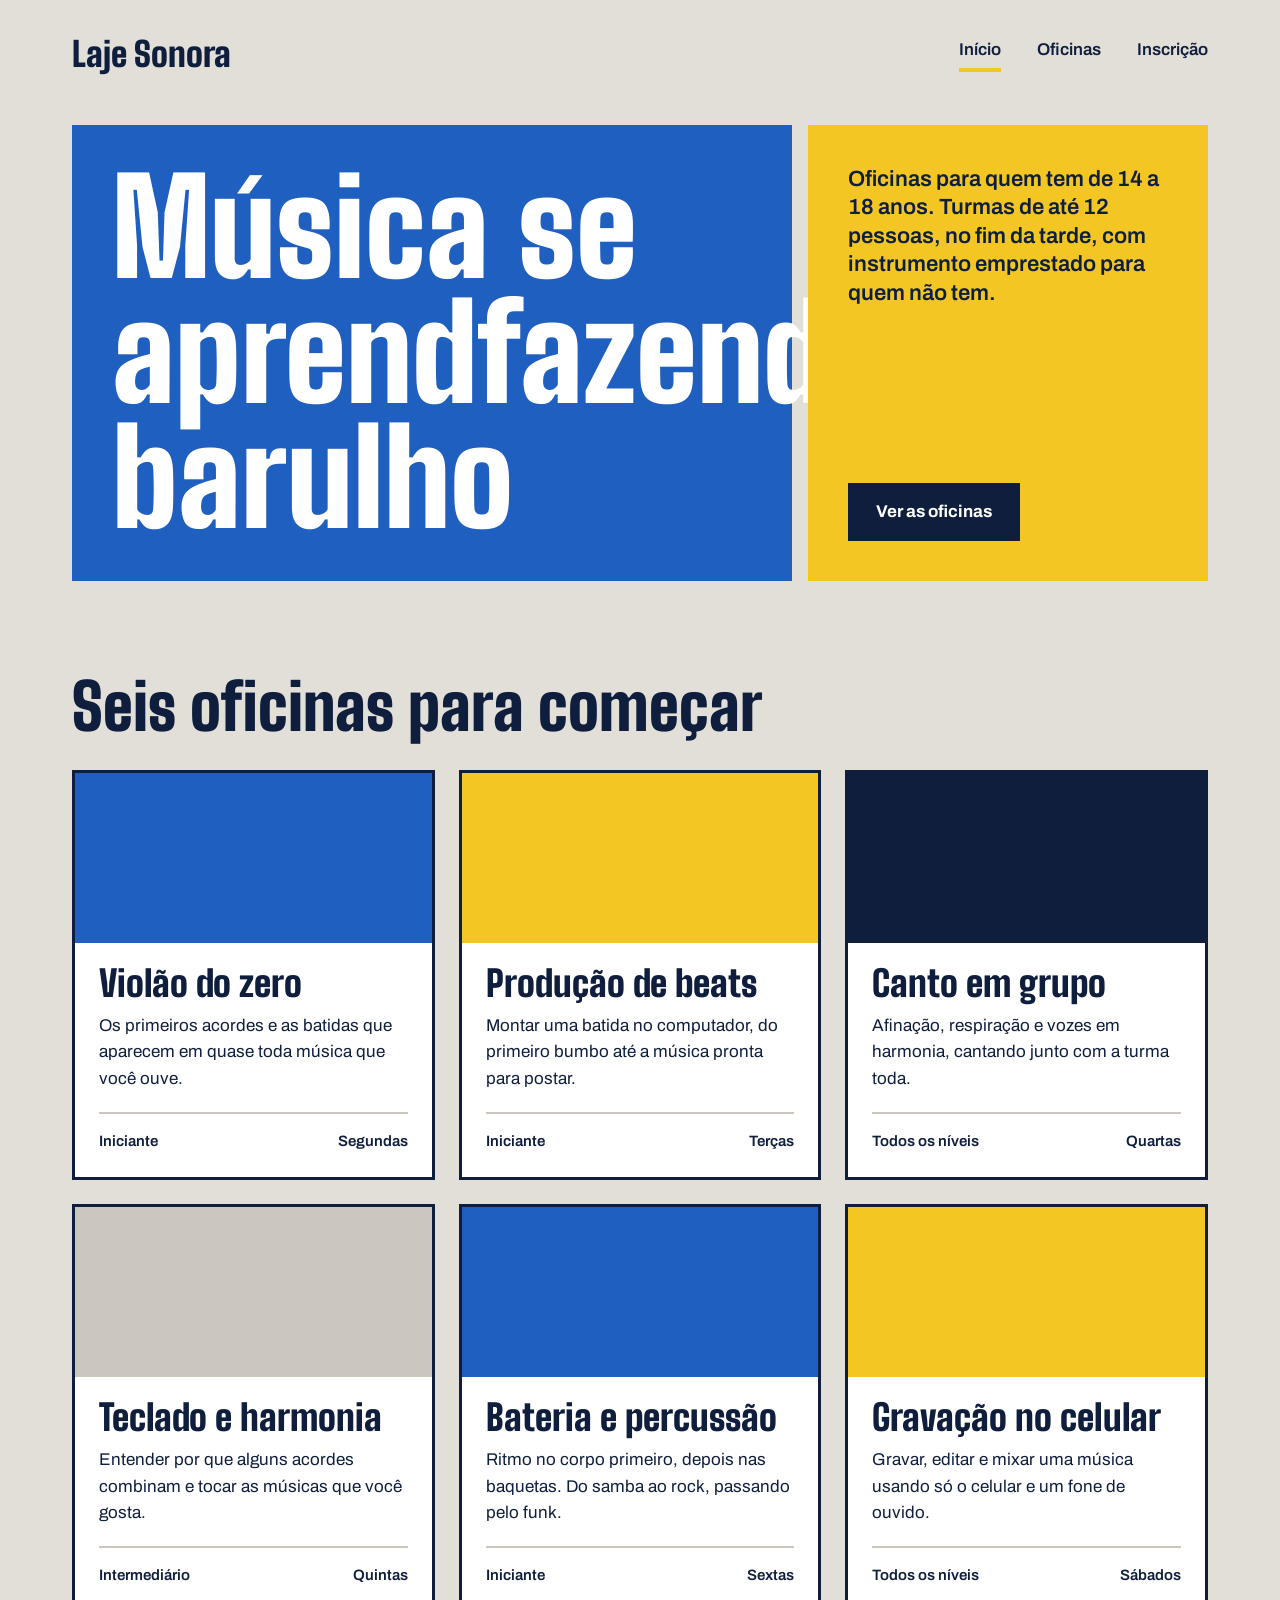
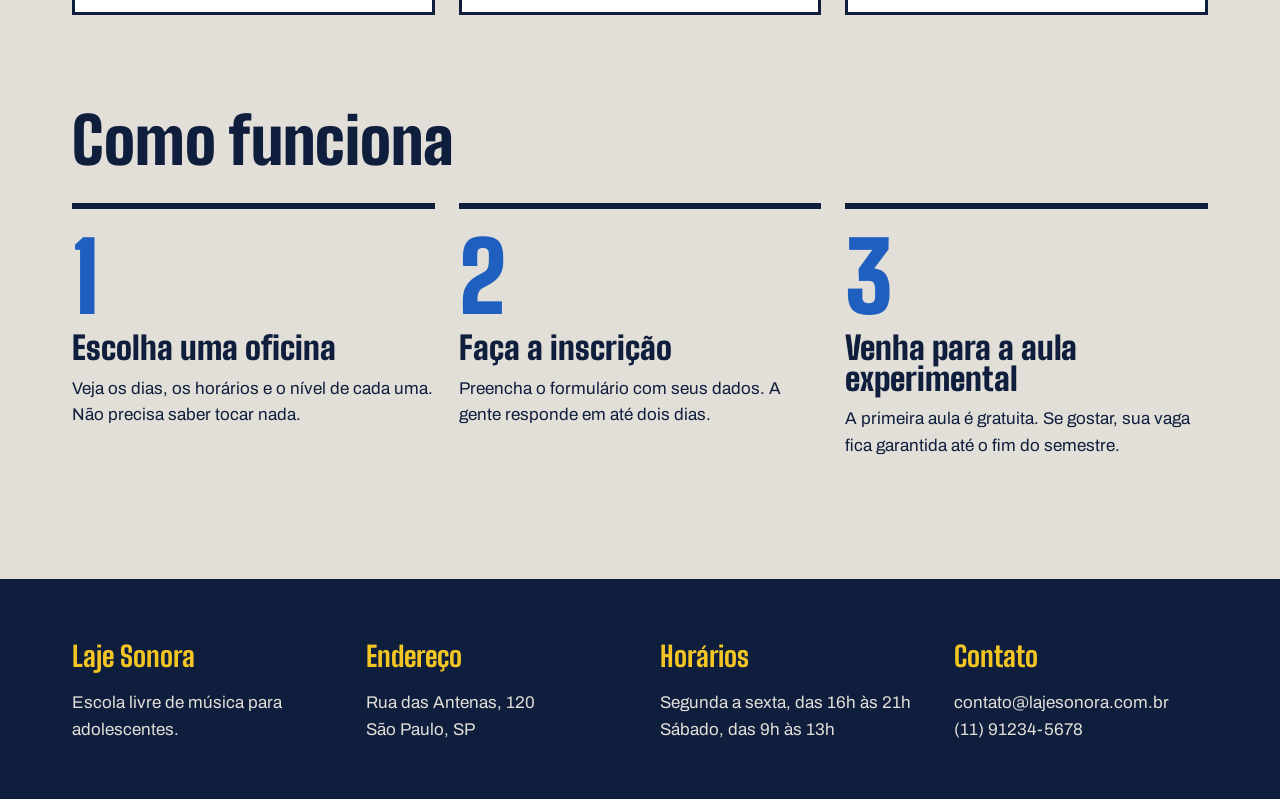
==== index.html @ dbd9a4fc "Update index.html Layout do formulário com flex" ====
<!DOCTYPE html>
<html lang="pt-BR">
<head>
    <meta charset="UTF-8">
    <meta name="viewport" content="width=device-width, initial-scale=1.0">
    <title>Laje Sonora | Início</title>

    <link rel="preconnect" href="https://fonts.googleapis.com">
    <link rel="preconnect" href="https://fonts.gstatic.com" crossorigin>
    <link href="https://fonts.googleapis.com/css2?family=Archivo:wght@400;500;600;700&family=Big+Shoulders:wght@400;500;600;700;800&display=swap" rel="stylesheet">

    <link rel="stylesheet" href="index.css">
</head>
<body>

    <header class="conteudo topo">
        <a class="logo" href="index.html">Laje Sonora</a>

        <nav class="menu">
            <a class="atual" href="index.html">Início</a>
            <a href="oficinas.html">Oficinas</a>
            <a href="inscricao.html">Inscrição</a>
        </nav>
    </header>

    <main>

        <section class="conteudo cartazes">

            <div class="cartaz cartaz-principal">
                <h1>Música se aprendfazendo barulho</h1>
            </div>

            <div class="cartaz cartaz-lateral">
                <p>
                    Oficinas para quem tem de 14 a 18 anos.
                    Turmas de até 12 pessoas, no fim da tarde,
                    com instrumento emprestado para quem não tem.
                </p>

                <a class="botao" href="oficinas.html">Ver as oficinas</a>
            </div>

        </section>

        <section class="conteudo secao">

            <h2 class="titulo-secao">Seis oficinas para começar</h2>

            <div class="cards">

                <article class="card">
                    <div class="foto foto-azul"></div>

                    <div class="card-texto">
                        <h3>Violão do zero</h3>

                        <p>
                            Os primeiros acordes e as batidas que aparecem
                            em quase toda música que você ouve.
                        </p>

                        <div class="card-info">
                            <span>Iniciante</span>
                            <span>Segundas</span>
                        </div>
                    </div>
                </article>

                <article class="card">
                    <div class="foto foto-amarela"></div>

                    <div class="card-texto">
                        <h3>Produção de beats</h3>

                        <p>
                            Montar uma batida no computador, do primeiro
                            bumbo até a música pronta para postar.
                        </p>

                        <div class="card-info">
                            <span>Iniciante</span>
                            <span>Terças</span>
                        </div>
                    </div>
                </article>

                <article class="card">
                    <div class="foto foto-tinta"></div>

                    <div class="card-texto">
                        <h3>Canto em grupo</h3>

                        <p>
                            Afinação, respiração e vozes em harmonia,
                            cantando junto com a turma toda.
                        </p>

                        <div class="card-info">
                            <span>Todos os níveis</span>
                            <span>Quartas</span>
                        </div>
                    </div>
                </article>

                <article class="card">
                    <div class="foto"></div>

                    <div class="card-texto">
                        <h3>Teclado e harmonia</h3>

                        <p>
                            Entender por que alguns acordes combinam
                            e tocar as músicas que você gosta.
                        </p>

                        <div class="card-info">
                            <span>Intermediário</span>
                            <span>Quintas</span>
                        </div>
                    </div>
                </article>

                <article class="card">
                    <div class="foto foto-azul"></div>

                    <div class="card-texto">
                        <h3>Bateria e percussão</h3>

                        <p>
                            Ritmo no corpo primeiro, depois nas baquetas.
                            Do samba ao rock, passando pelo funk.
                        </p>

                        <div class="card-info">
                            <span>Iniciante</span>
                            <span>Sextas</span>
                        </div>
                    </div>
                </article>

                <article class="card">
                    <div class="foto foto-amarela"></div>

                    <div class="card-texto">
                        <h3>Gravação no celular</h3>

                        <p>
                            Gravar, editar e mixar uma música usando
                            só o celular e um fone de ouvido.
                        </p>

                        <div class="card-info">
                            <span>Todos os níveis</span>
                            <span>Sábados</span>
                        </div>
                    </div>
                </article>

            </div>

        </section>

        <section class="conteudo secao">

            <h2 class="titulo-secao">Como funciona</h2>

            <div class="passos">

                <div class="passo">
                    <p class="passo-numero">1</p>

                    <h3>Escolha uma oficina</h3>

                    <p>
                        Veja os dias, os horários e o nível de cada uma.
                        Não precisa saber tocar nada.
                    </p>
                </div>

                <div class="passo">
                    <p class="passo-numero">2</p>

                    <h3>Faça a inscrição</h3>

                    <p>
                        Preencha o formulário com seus dados.
                        A gente responde em até dois dias.
                    </p>
                </div>

                <div class="passo">
                    <p class="passo-numero">3</p>

                    <h3>Venha para a aula experimental</h3>

                    <p>
                        A primeira aula é gratuita. Se gostar,
                        sua vaga fica garantida até o fim do semestre.
                    </p>
                </div>

            </div>

        </section>

    </main>

    <footer class="rodape">

        <div class="conteudo rodape-colunas">

            <div class="rodape-coluna">
                <h4>Laje Sonora</h4>
                <p>Escola livre de música para adolescentes.</p>
            </div>

            <div class="rodape-coluna">
                <h4>Endereço</h4>
                <p>
                    Rua das Antenas, 120<br>
                    São Paulo, SP
                </p>
            </div>

            <div class="rodape-coluna">
                <h4>Horários</h4>
                <p>
                    Segunda a sexta, das 16h às 21h<br>
                    Sábado, das 9h às 13h
                </p>
            </div>

            <div class="rodape-coluna">
                <h4>Contato</h4>
                <p>
                    contato@lajesonora.com.br<br>
                    (11) 91234-5678
                </p>
            </div>

        </div>

    </footer>

</body>
</html>
---- index.css ----
* { margin: 0; 
    padding: 0; 
    box-sizing: border-box;
}
 
:root {
  --concreto: #E2DFD8;
  --concreto-escuro: #CBC7BE;
  --tinta: #0F1E3D;
  --caixa-dagua: #1F5FBF;
  --fita: #F3C623;
  --branco: #FFFFFF;
  --fonte-cartaz: "Big Shoulders", "Arial Narrow", sans-serif;
  --fonte-texto: "Archivo", Arial, sans-serif;
}
 
body { background-color: var(--concreto); color: var(--tinta); font-family: var(--fonte-texto); font-size: 17px; line-height: 1.55; }
a { color: inherit; }
h1, h2, h3 { font-family: var(--fonte-cartaz); font-weight: 900; line-height: 0.95; }
.conteudo { max-width: 1200px; margin-inline: auto; padding-inline: 32px; }
 
.topo { padding-block: 28px; display: flex; justify-content: space-between; align-items: center; }
.logo { font-family: var(--fonte-cartaz); font-size: 34px; font-weight: 900; text-decoration: none; }
.menu { display: flex; gap: 36px; }
.menu a { font-weight: 600; text-decoration: none; padding-bottom: 4px; border-bottom: 4px solid transparent; }
.menu a:hover { border-bottom-color: var(--tinta); }
.menu a.atual { border-bottom-color: var(--fita); }
 
.cartazes { margin-top: 16px; display: flex; gap: 16px; }
.cartaz { padding: 40px; }
.cartaz-principal { background-color: var(--caixa-dagua); color: var(--branco); flex: 2; }
.cartaz-principal h1 { font-size: 132px; max-width: 9ch; }
.cartaz-lateral { background-color: var(--fita); flex: 1; display: flex; flex-direction: column; justify-content: space-between; gap: 32px; align-items: flex-start; }
.cartaz-lateral p { font-size: 22px; font-weight: 600; line-height: 1.3; }
 
.botao { background-color: var(--tinta); color: var(--branco); font-weight: 700; text-decoration: none; padding: 16px 28px; border: none; font-family: var(--fonte-texto); font-size: 17px; cursor: pointer; }
.botao:hover { background-color: var(--caixa-dagua); }
 
.secao { margin-top: 96px; }
.titulo-secao { font-size: 64px; margin-bottom: 32px; }
.cards { display: flex; flex-wrap: wrap; gap: 24px; }
.card { background-color: var(--branco); border: 3px solid var(--tinta); flex: 1 1 340px; }
.card .foto { height: 170px; }
 
.foto { background-color: var(--concreto-escuro); }
.foto-azul { background-color: var(--caixa-dagua); }
.foto-amarela { background-color: var(--fita); }
.foto-tinta { background-color: var(--tinta); }
 
.card-texto { padding: 24px; }
.card h3 { font-size: 36px; margin-bottom: 12px; }
.card-info { margin-top: 20px; padding-top: 16px; border-top: 2px solid var(--concreto-escuro); font-weight: 600; font-size: 15px; display: flex; justify-content: space-between; }
 
.passos { display: flex; gap: 24px; }
.passo { border-top: 6px solid var(--tinta); padding-top: 20px; flex: 1; }
.passo-numero { font-family: var(--fonte-cartaz); font-size: 96px; font-weight: 900; line-height: 1; color: var(--caixa-dagua); }
.passo h3 { font-size: 32px; margin-block: 8px 12px; }
 
.rodape { margin-top: 120px; background-color: var(--tinta); color: var(--concreto); padding-block: 56px; }
.rodape-colunas { display: flex; gap: 40px; }
.rodape-coluna { flex: 1; }
.rodape h4 { font-family: var(--fonte-cartaz); font-size: 28px; color: var(--fita); margin-bottom: 12px; }
 
@media (max-width: 800px) {
  .cartazes, .passos, .rodape-colunas { flex-direction: column; }
  .cartaz-principal h1 { font-size: 84px; }
}
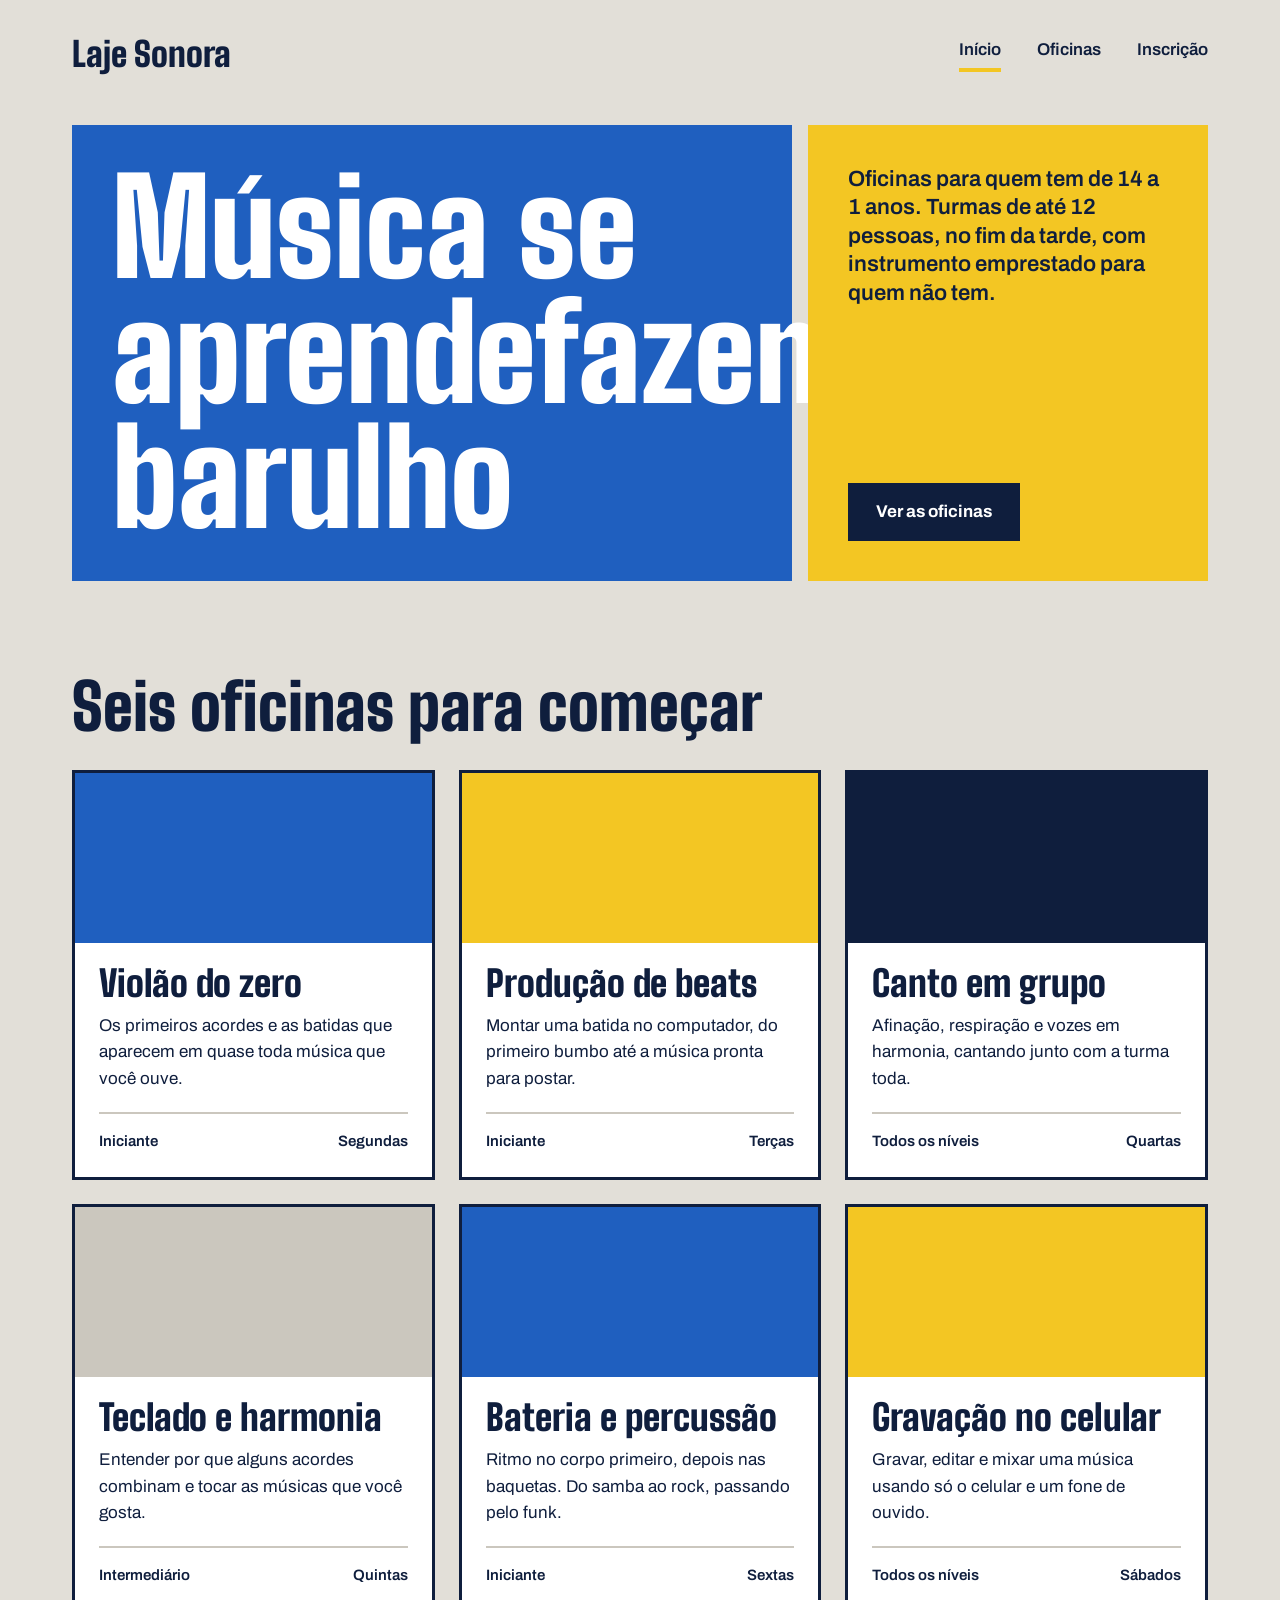
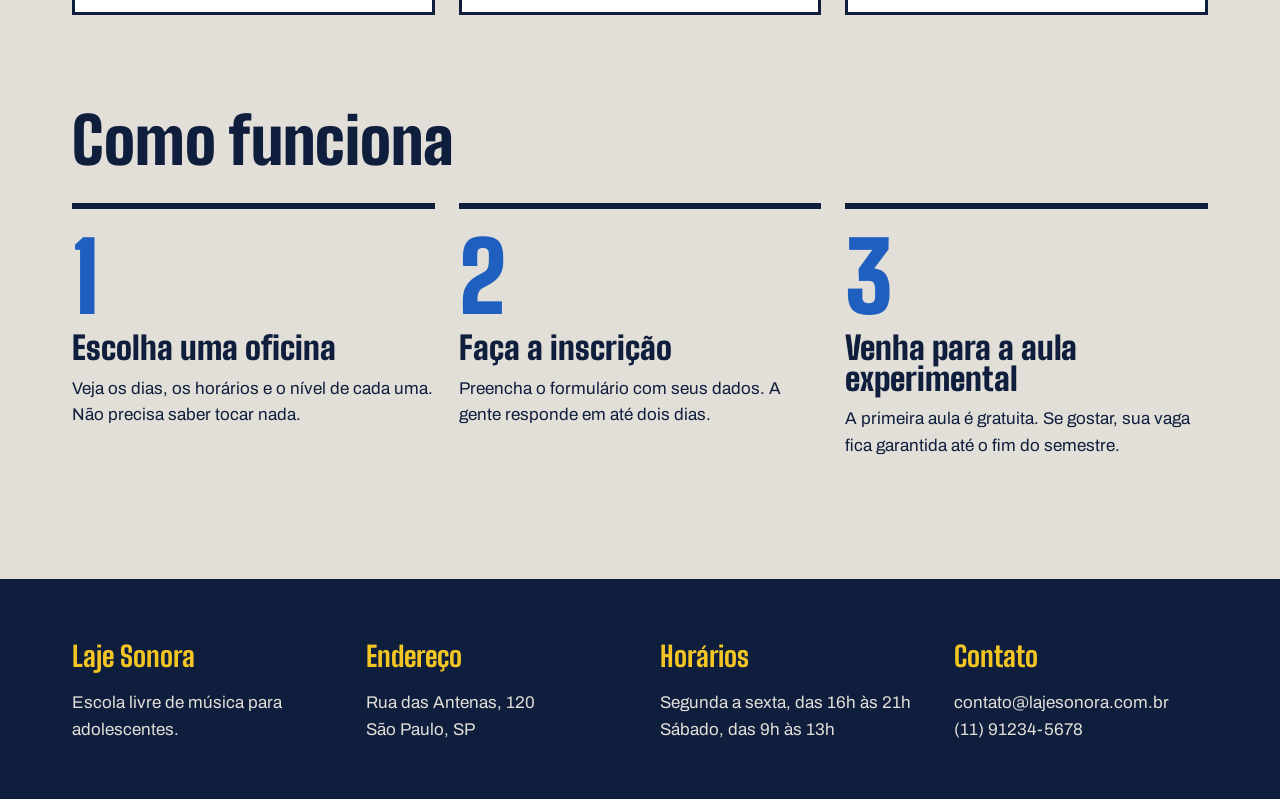
==== commit d19d69d9: "Update index.html Página de inscrição pronta" ====
--- a/index.html
+++ b/index.html
@@ -28,12 +28,12 @@
         <section class="conteudo cartazes">
 
             <div class="cartaz cartaz-principal">
-                <h1>Música se aprendfazendo barulho</h1>
+                <h1>Música se aprendefazendo barulho</h1>
             </div>
 
             <div class="cartaz cartaz-lateral">
                 <p>
-                    Oficinas para quem tem de 14 a 18 anos.
+                    Oficinas para quem tem de 14 a 1 anos.
                     Turmas de até 12 pessoas, no fim da tarde,
                     com instrumento emprestado para quem não tem.
                 </p>
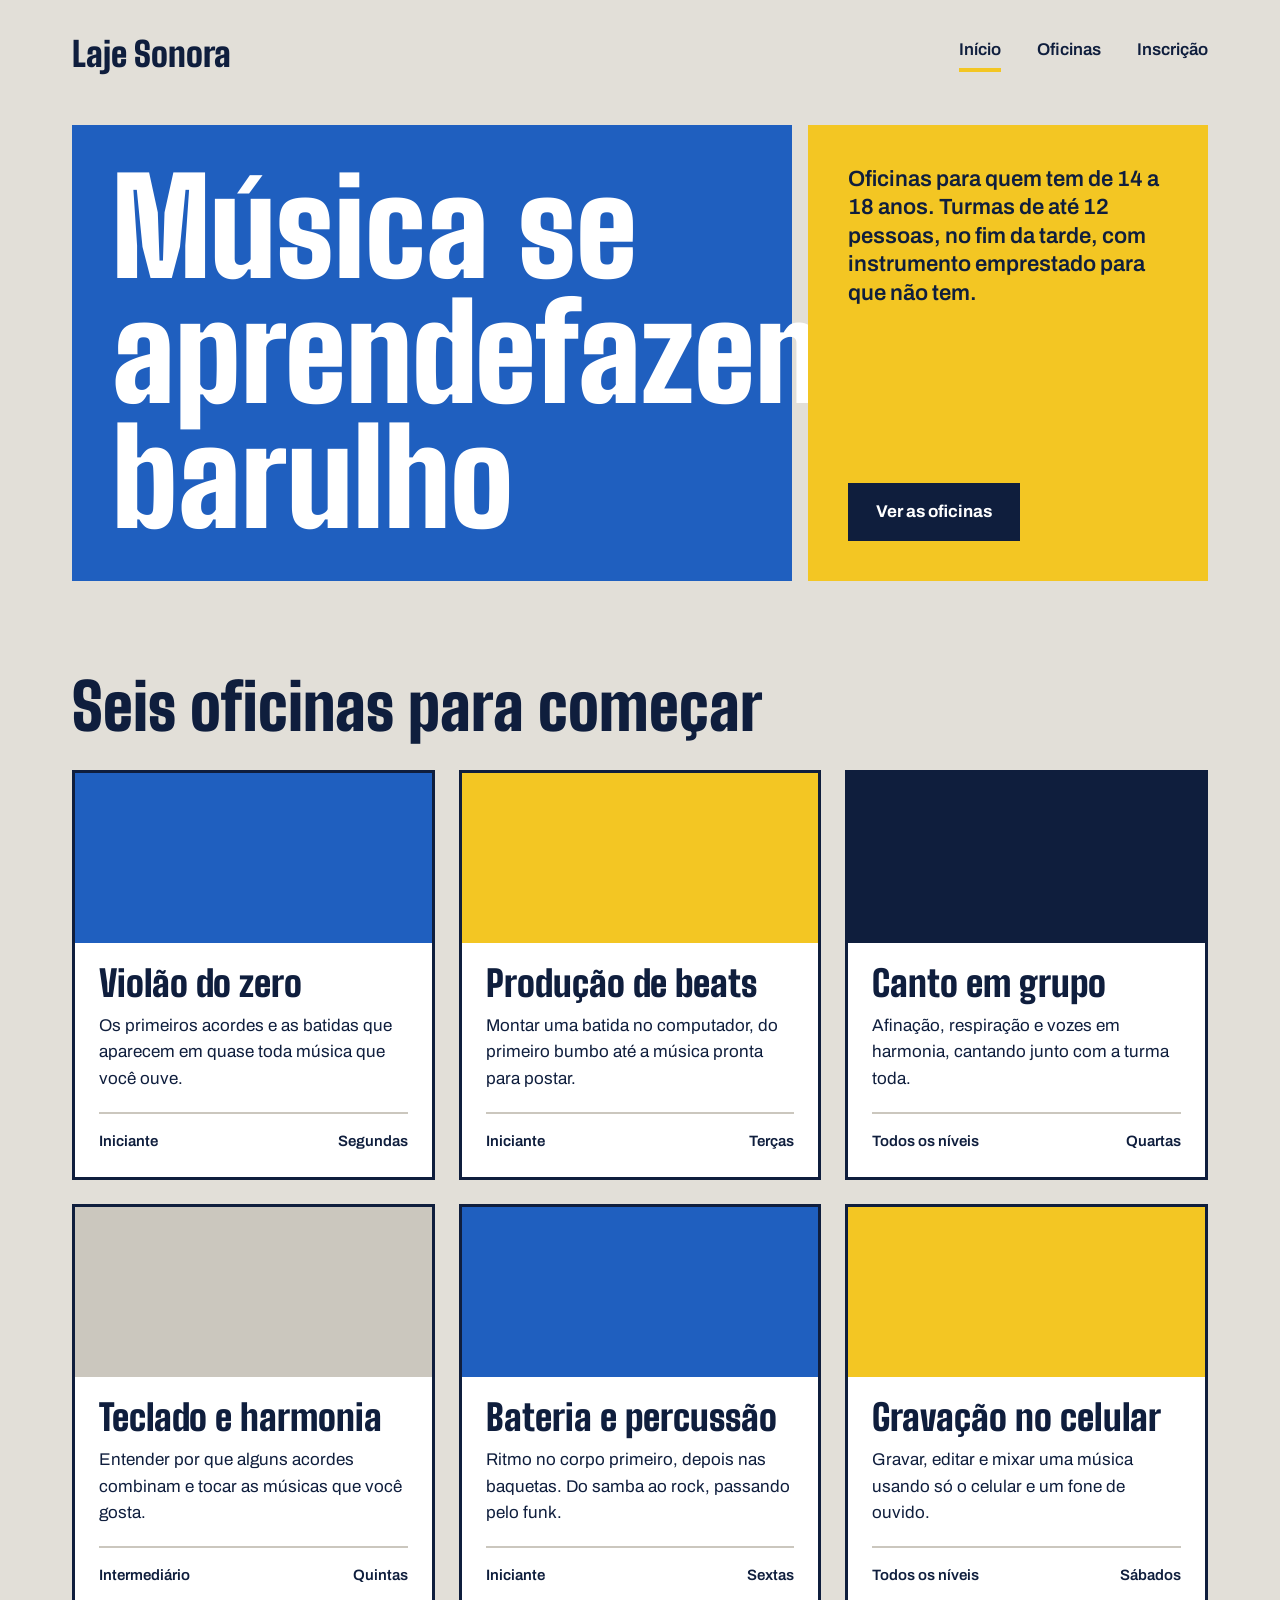
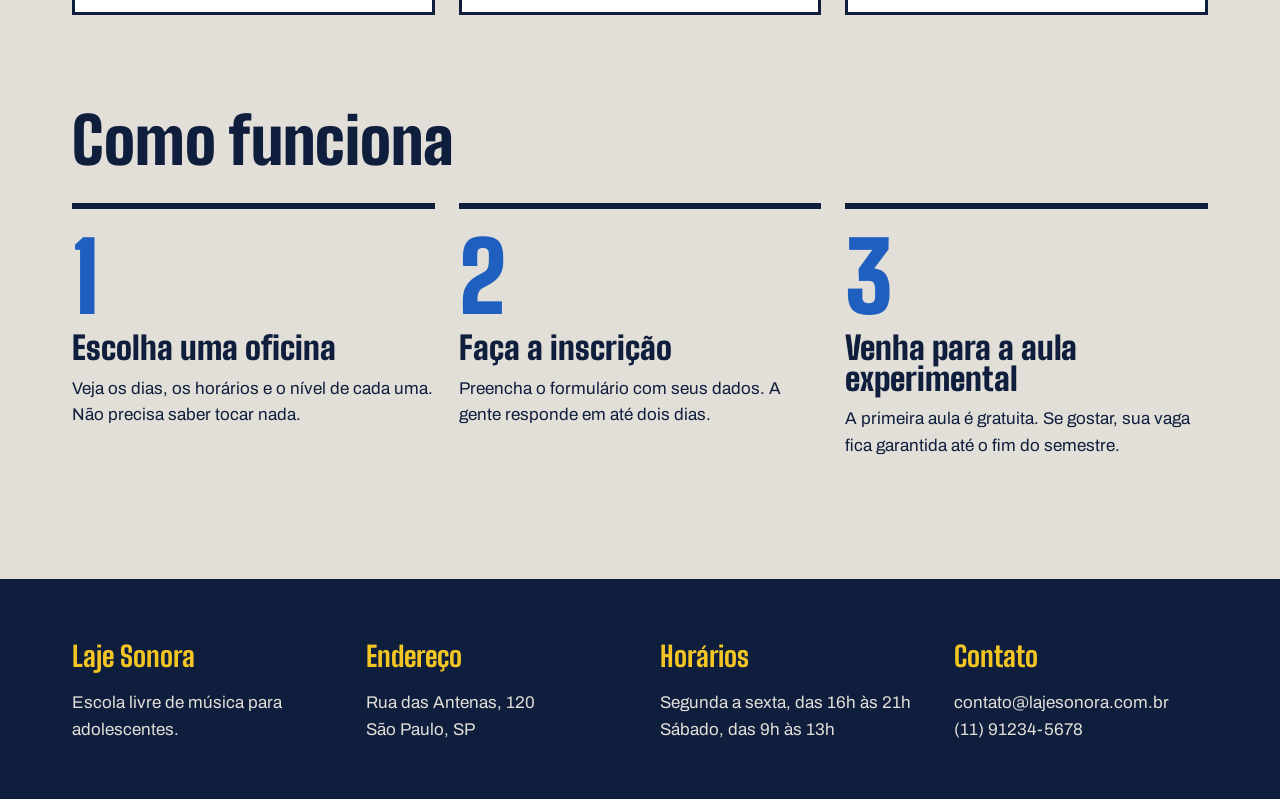
==== commit 20ccce86: "Update index.html Versão para celular" ====
--- a/index.html
+++ b/index.html
@@ -33,9 +33,9 @@
 
             <div class="cartaz cartaz-lateral">
                 <p>
-                    Oficinas para quem tem de 14 a 1 anos.
+                    Oficinas para quem tem de 14 a 18 anos.
                     Turmas de até 12 pessoas, no fim da tarde,
-                    com instrumento emprestado para quem não tem.
+                    com instrumento emprestado para que não tem.
                 </p>
 
                 <a class="botao" href="oficinas.html">Ver as oficinas</a>
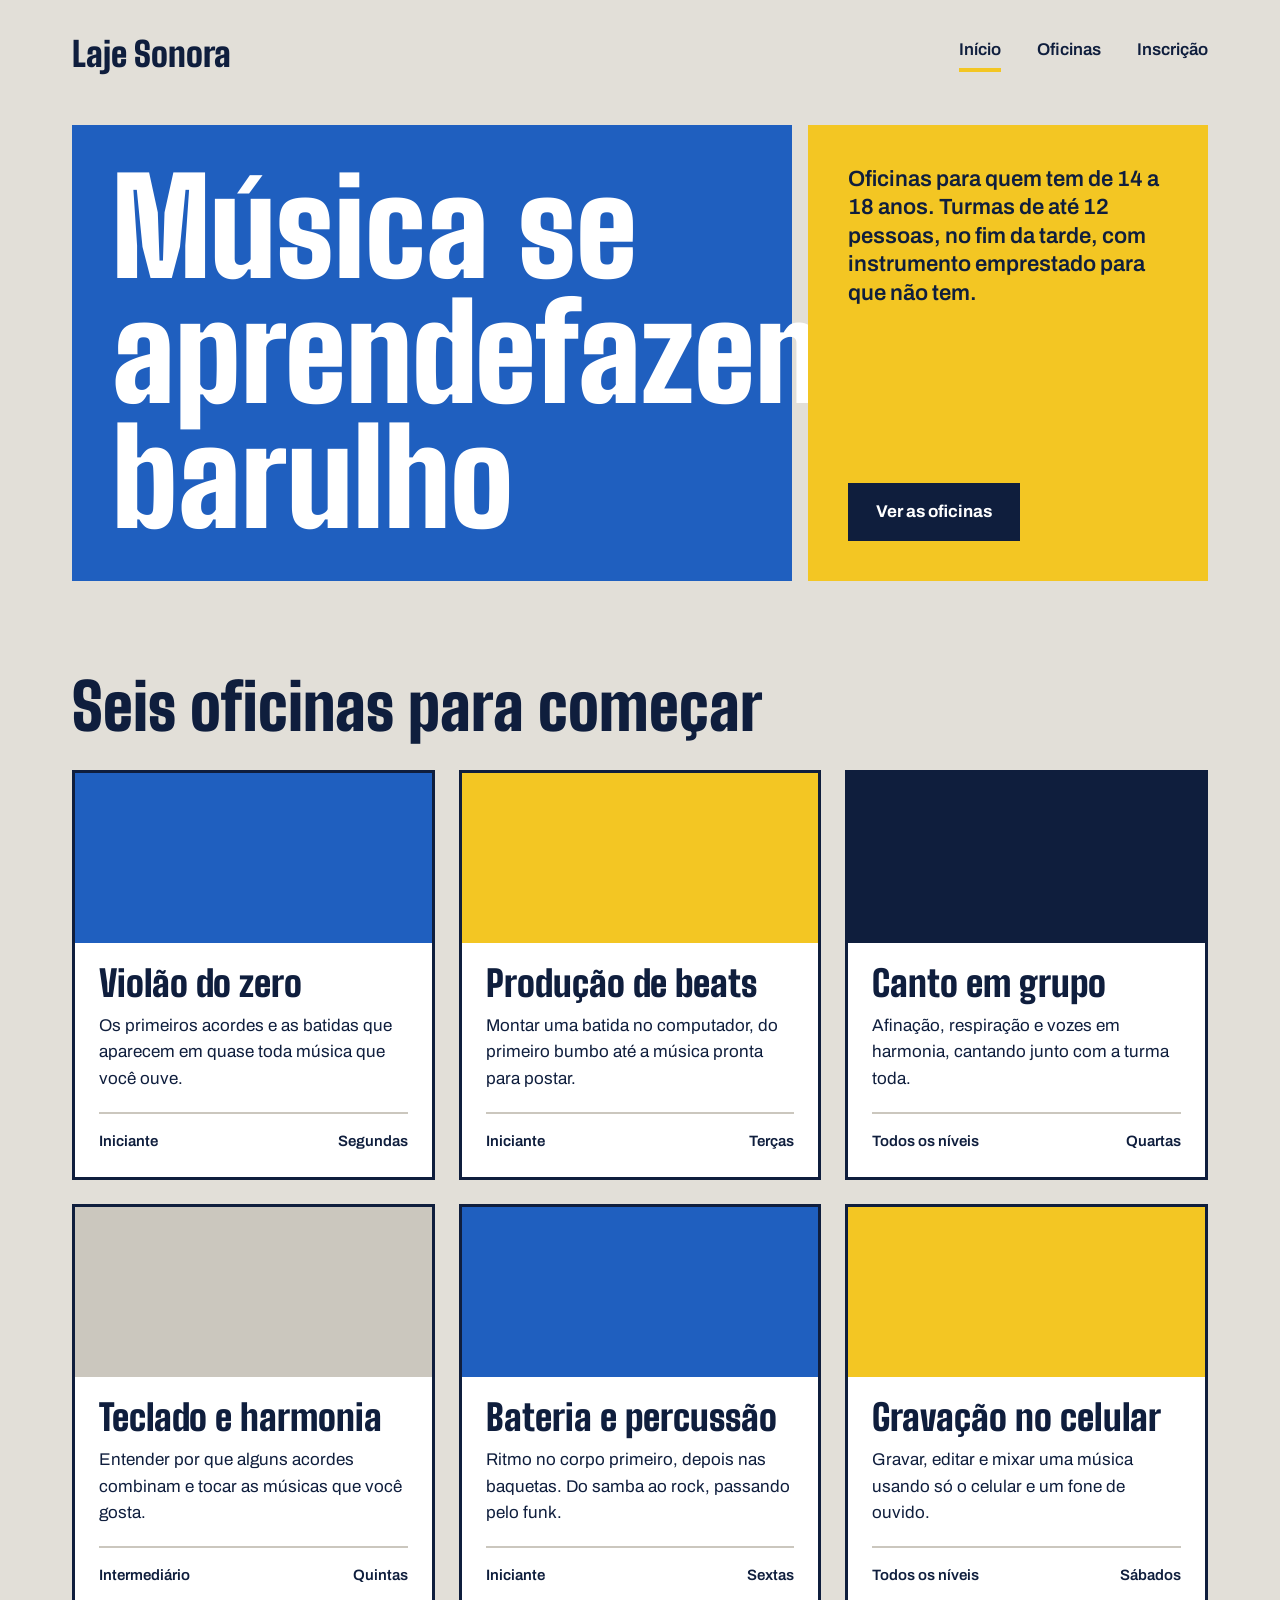
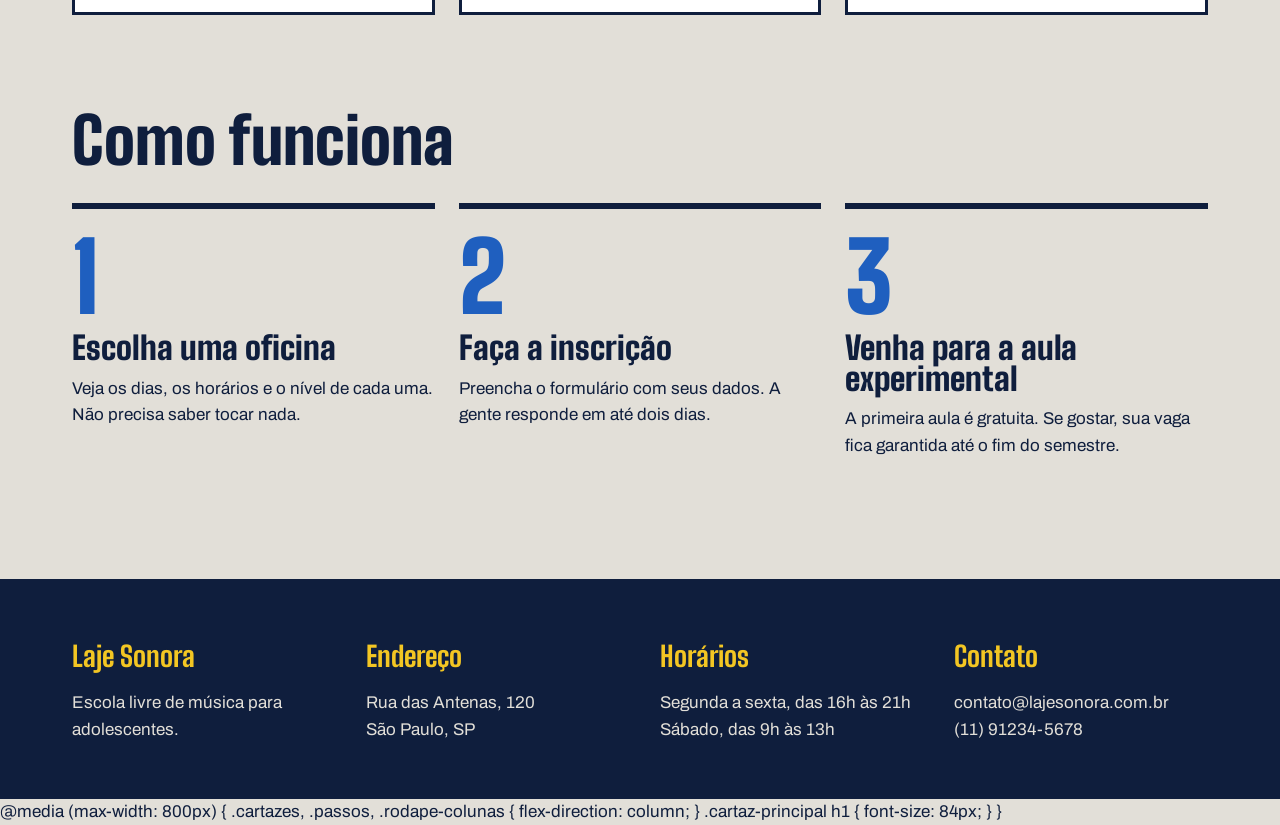
==== commit 308323f9: "Add responsive styles for mobile layout" ====
--- a/index.html
+++ b/index.html
@@ -242,6 +242,17 @@
         </div>
 
     </footer>
+    @media (max-width: 800px) {
+    .cartazes,
+    .passos,
+    .rodape-colunas {
+        flex-direction: column;
+    }
+
+    .cartaz-principal h1 {
+        font-size: 84px;
+    }
+}
 
 </body>
-</html>+</html>
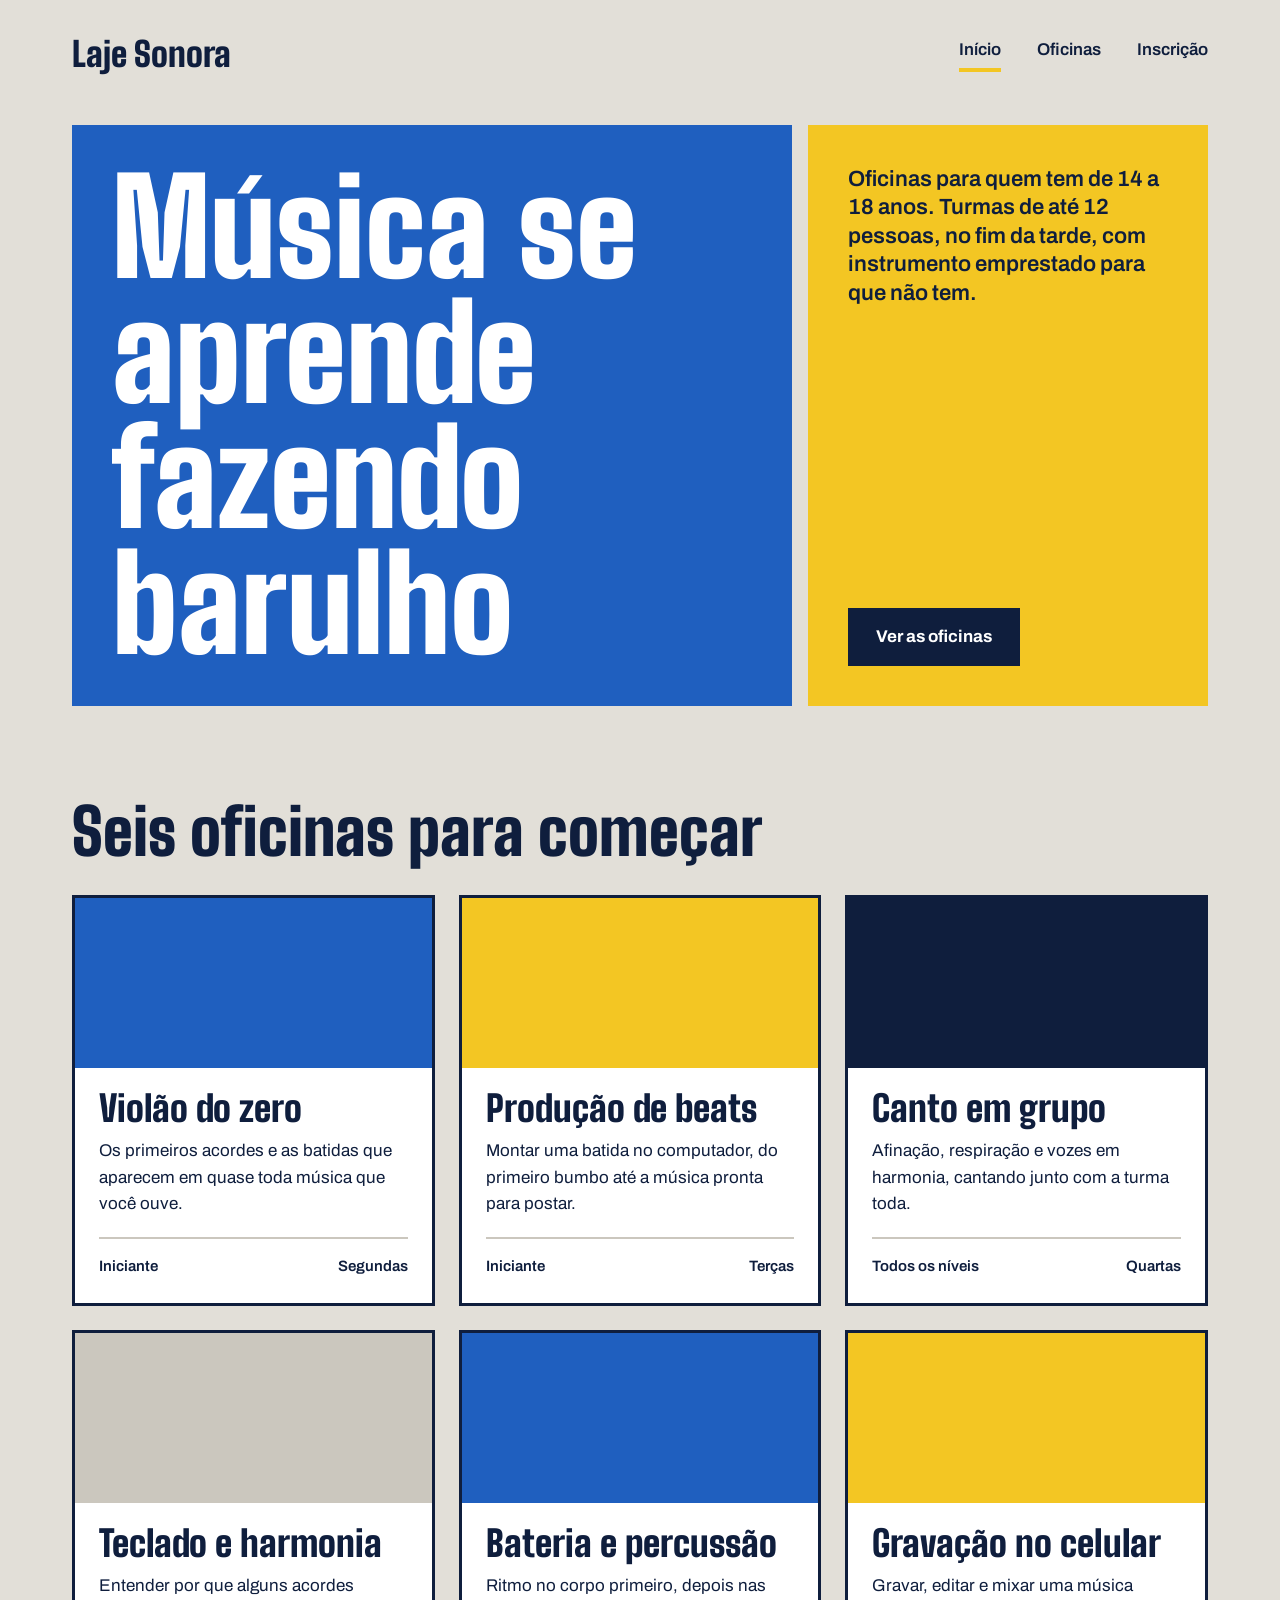
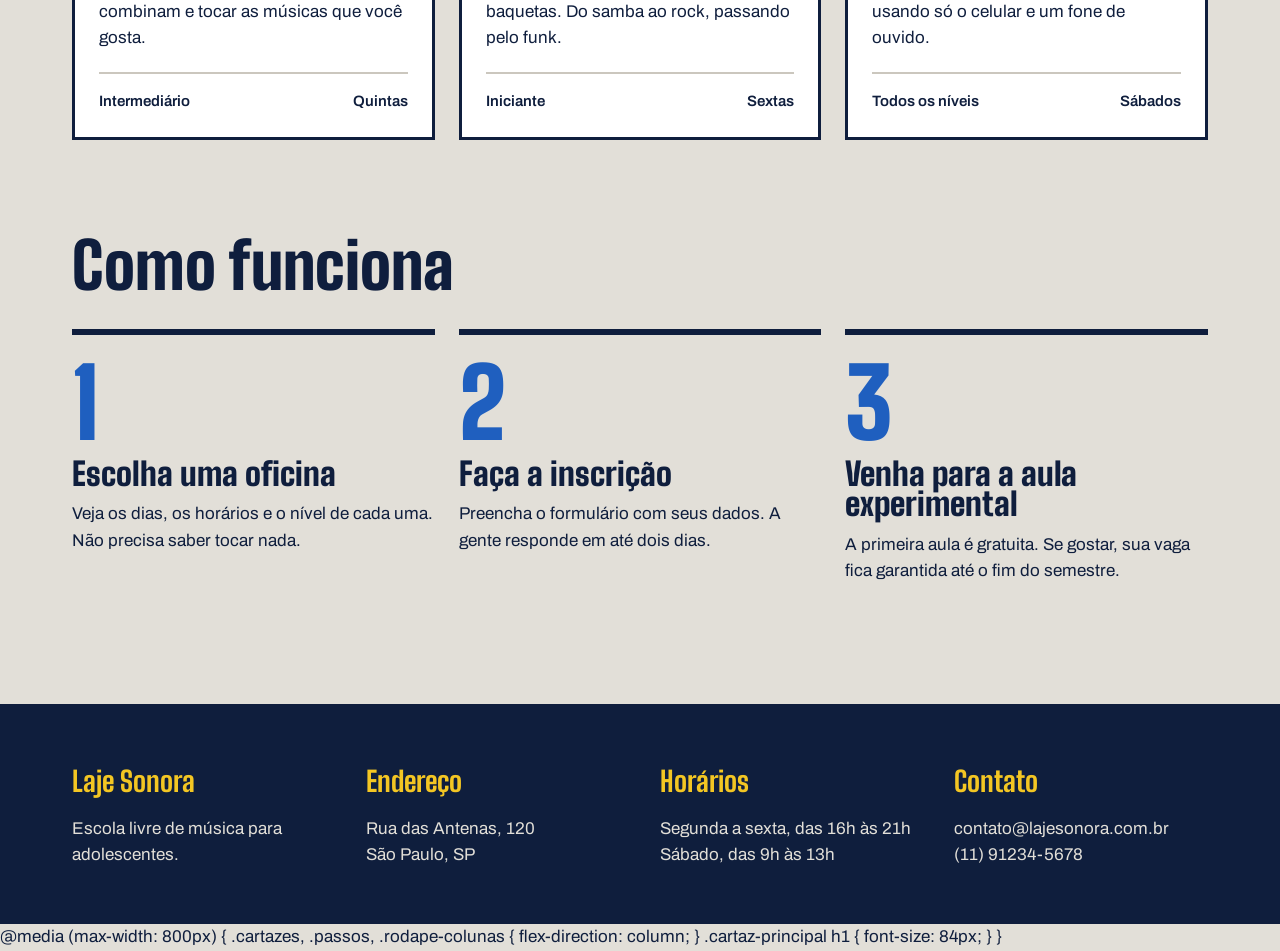
==== commit 96ee8307: "terminando o index" ====
--- a/index.html
+++ b/index.html
@@ -28,7 +28,7 @@
         <section class="conteudo cartazes">
 
             <div class="cartaz cartaz-principal">
-                <h1>Música se aprendefazendo barulho</h1>
+                <h1>Música se aprende fazendo barulho</h1>
             </div>
 
             <div class="cartaz cartaz-lateral">
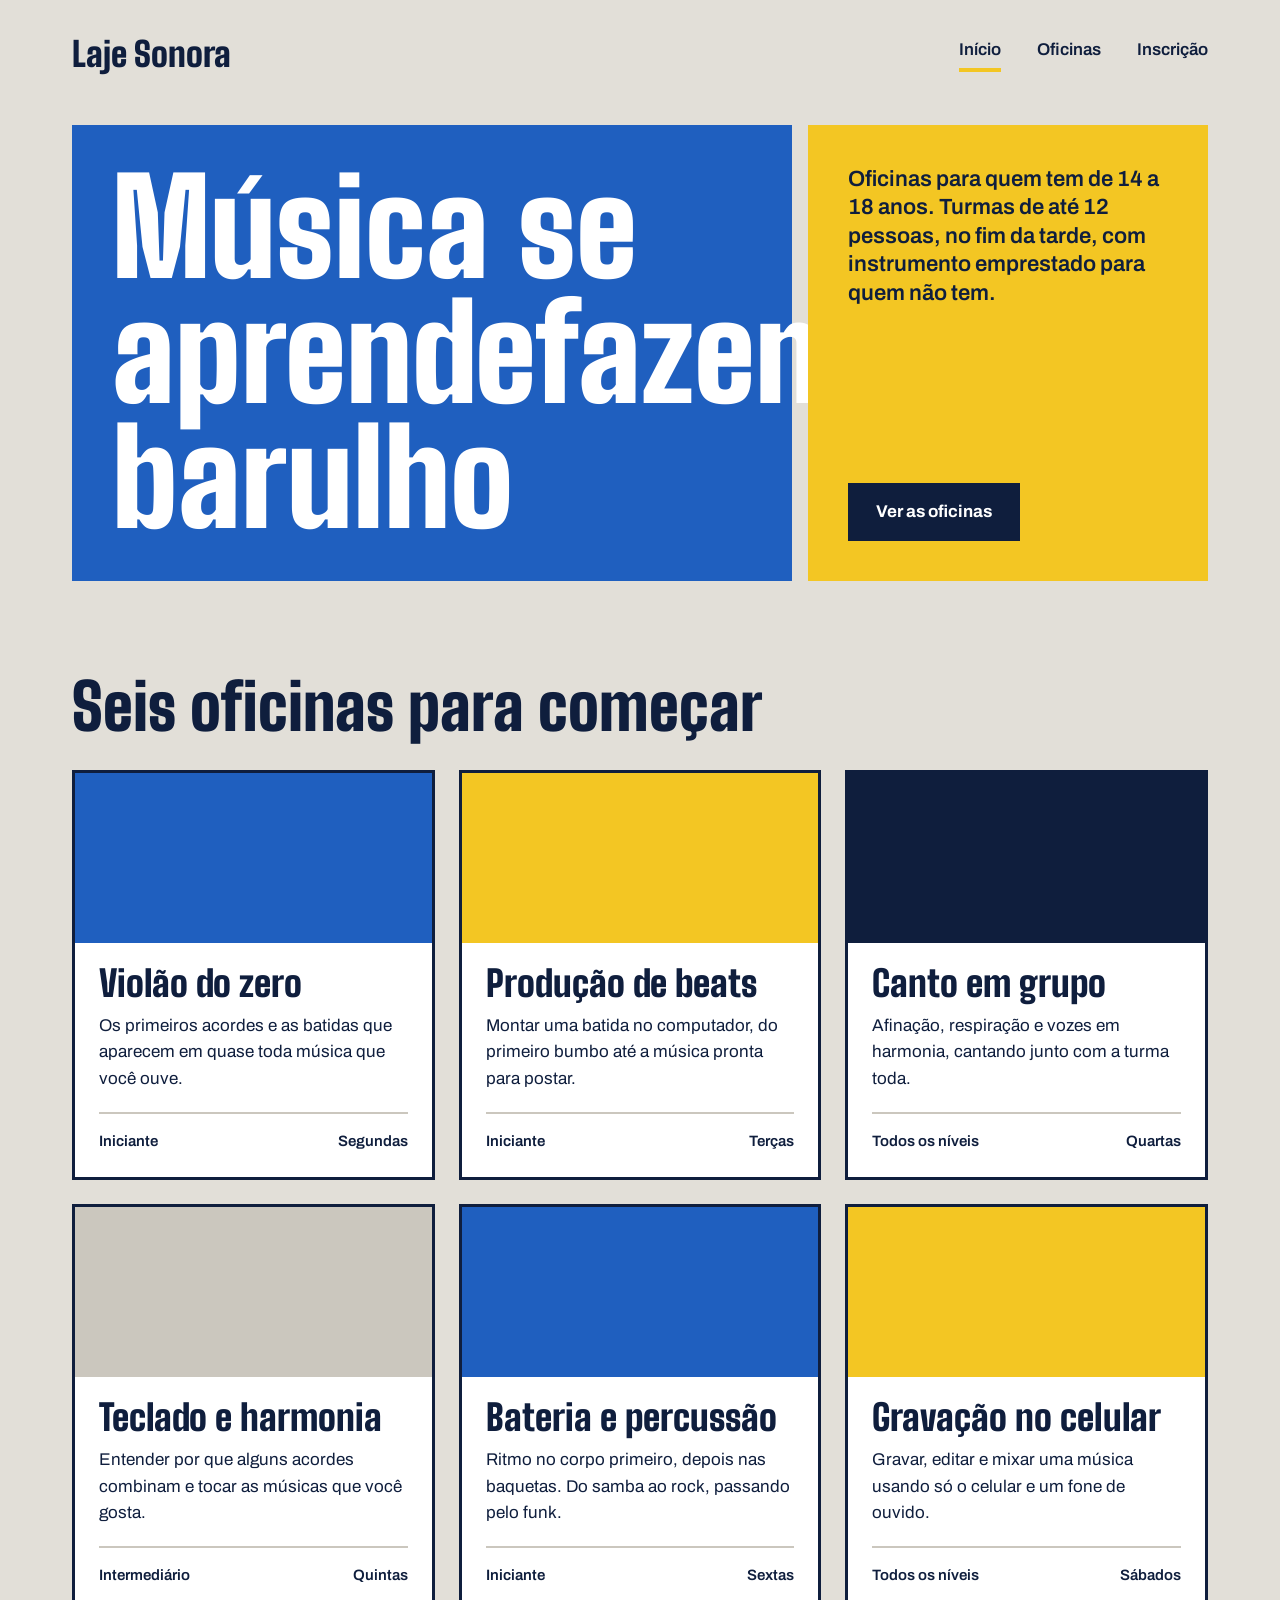
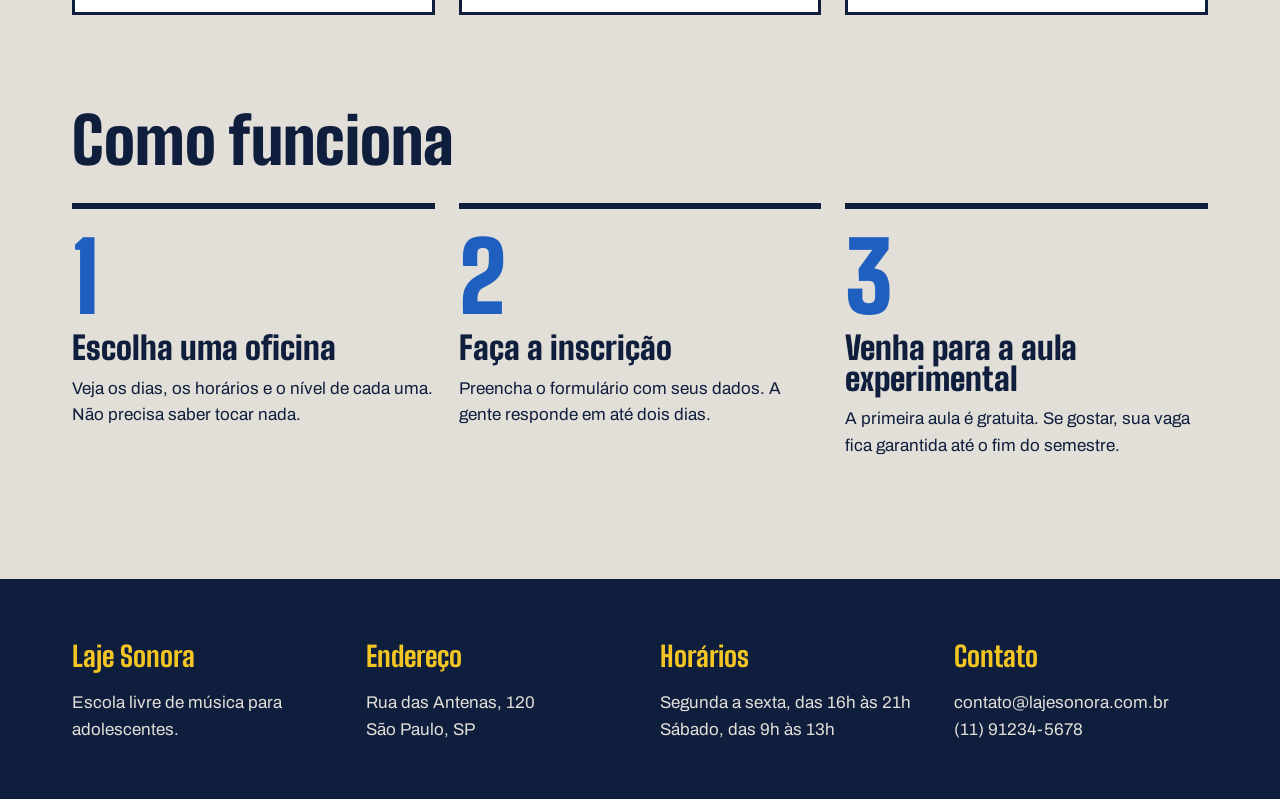
==== commit be0e87c1: "mais um commit" ====
--- a/index.html
+++ b/index.html
@@ -4,217 +4,159 @@
     <meta charset="UTF-8">
     <meta name="viewport" content="width=device-width, initial-scale=1.0">
     <title>Laje Sonora | Início</title>
-
     <link rel="preconnect" href="https://fonts.googleapis.com">
     <link rel="preconnect" href="https://fonts.gstatic.com" crossorigin>
     <link href="https://fonts.googleapis.com/css2?family=Archivo:wght@400;500;600;700&family=Big+Shoulders:wght@400;500;600;700;800&display=swap" rel="stylesheet">
-
     <link rel="stylesheet" href="index.css">
 </head>
 <body>
-
     <header class="conteudo topo">
         <a class="logo" href="index.html">Laje Sonora</a>
-
         <nav class="menu">
             <a class="atual" href="index.html">Início</a>
             <a href="oficinas.html">Oficinas</a>
             <a href="inscricao.html">Inscrição</a>
         </nav>
     </header>
-
     <main>
-
         <section class="conteudo cartazes">
-
             <div class="cartaz cartaz-principal">
-                <h1>Música se aprende fazendo barulho</h1>
+                <h1>Música se aprendefazendo barulho</h1>
             </div>
-
             <div class="cartaz cartaz-lateral">
                 <p>
                     Oficinas para quem tem de 14 a 18 anos.
                     Turmas de até 12 pessoas, no fim da tarde,
-                    com instrumento emprestado para que não tem.
+                    com instrumento emprestado para quem não tem.
                 </p>
-
                 <a class="botao" href="oficinas.html">Ver as oficinas</a>
             </div>
-
         </section>
-
         <section class="conteudo secao">
-
-            <h2 class="titulo-secao">Seis oficinas para começar</h2>
-
-            <div class="cards">
-
-                <article class="card">
+        <h2 class="titulo-secao">Seis oficinas para começar</h2>
+        <div class="cards">
+              <article class="card">
                     <div class="foto foto-azul"></div>
-
                     <div class="card-texto">
                         <h3>Violão do zero</h3>
-
                         <p>
                             Os primeiros acordes e as batidas que aparecem
                             em quase toda música que você ouve.
                         </p>
-
                         <div class="card-info">
                             <span>Iniciante</span>
                             <span>Segundas</span>
                         </div>
                     </div>
                 </article>
-
                 <article class="card">
                     <div class="foto foto-amarela"></div>
-
                     <div class="card-texto">
                         <h3>Produção de beats</h3>
-
                         <p>
                             Montar uma batida no computador, do primeiro
                             bumbo até a música pronta para postar.
                         </p>
-
                         <div class="card-info">
                             <span>Iniciante</span>
                             <span>Terças</span>
                         </div>
                     </div>
                 </article>
-
                 <article class="card">
                     <div class="foto foto-tinta"></div>
-
                     <div class="card-texto">
                         <h3>Canto em grupo</h3>
-
                         <p>
                             Afinação, respiração e vozes em harmonia,
                             cantando junto com a turma toda.
                         </p>
-
                         <div class="card-info">
                             <span>Todos os níveis</span>
                             <span>Quartas</span>
                         </div>
                     </div>
                 </article>
-
                 <article class="card">
                     <div class="foto"></div>
-
                     <div class="card-texto">
                         <h3>Teclado e harmonia</h3>
-
                         <p>
                             Entender por que alguns acordes combinam
                             e tocar as músicas que você gosta.
                         </p>
-
                         <div class="card-info">
                             <span>Intermediário</span>
                             <span>Quintas</span>
                         </div>
                     </div>
                 </article>
-
                 <article class="card">
                     <div class="foto foto-azul"></div>
-
                     <div class="card-texto">
                         <h3>Bateria e percussão</h3>
-
                         <p>
                             Ritmo no corpo primeiro, depois nas baquetas.
                             Do samba ao rock, passando pelo funk.
                         </p>
-
                         <div class="card-info">
                             <span>Iniciante</span>
                             <span>Sextas</span>
                         </div>
                     </div>
                 </article>
-
                 <article class="card">
                     <div class="foto foto-amarela"></div>
-
                     <div class="card-texto">
                         <h3>Gravação no celular</h3>
-
                         <p>
                             Gravar, editar e mixar uma música usando
                             só o celular e um fone de ouvido.
                         </p>
-
                         <div class="card-info">
                             <span>Todos os níveis</span>
                             <span>Sábados</span>
                         </div>
                     </div>
                 </article>
-
             </div>
-
         </section>
-
         <section class="conteudo secao">
-
             <h2 class="titulo-secao">Como funciona</h2>
-
             <div class="passos">
-
                 <div class="passo">
                     <p class="passo-numero">1</p>
-
                     <h3>Escolha uma oficina</h3>
-
                     <p>
                         Veja os dias, os horários e o nível de cada uma.
                         Não precisa saber tocar nada.
                     </p>
                 </div>
-
                 <div class="passo">
                     <p class="passo-numero">2</p>
-
                     <h3>Faça a inscrição</h3>
-
                     <p>
                         Preencha o formulário com seus dados.
                         A gente responde em até dois dias.
                     </p>
                 </div>
-
                 <div class="passo">
                     <p class="passo-numero">3</p>
-
                     <h3>Venha para a aula experimental</h3>
-
                     <p>
                         A primeira aula é gratuita. Se gostar,
                         sua vaga fica garantida até o fim do semestre.
                     </p>
                 </div>
-
             </div>
-
         </section>
-
     </main>
-
     <footer class="rodape">
-
         <div class="conteudo rodape-colunas">
-
             <div class="rodape-coluna">
                 <h4>Laje Sonora</h4>
                 <p>Escola livre de música para adolescentes.</p>
             </div>
-
             <div class="rodape-coluna">
                 <h4>Endereço</h4>
                 <p>
@@ -222,7 +164,6 @@
                     São Paulo, SP
                 </p>
             </div>
-
             <div class="rodape-coluna">
                 <h4>Horários</h4>
                 <p>
@@ -230,7 +171,6 @@
                     Sábado, das 9h às 13h
                 </p>
             </div>
-
             <div class="rodape-coluna">
                 <h4>Contato</h4>
                 <p>
@@ -238,21 +178,7 @@
                     (11) 91234-5678
                 </p>
             </div>
-
         </div>
-
     </footer>
-    @media (max-width: 800px) {
-    .cartazes,
-    .passos,
-    .rodape-colunas {
-        flex-direction: column;
-    }
-
-    .cartaz-principal h1 {
-        font-size: 84px;
-    }
-}
-
 </body>
-</html>
+</html>
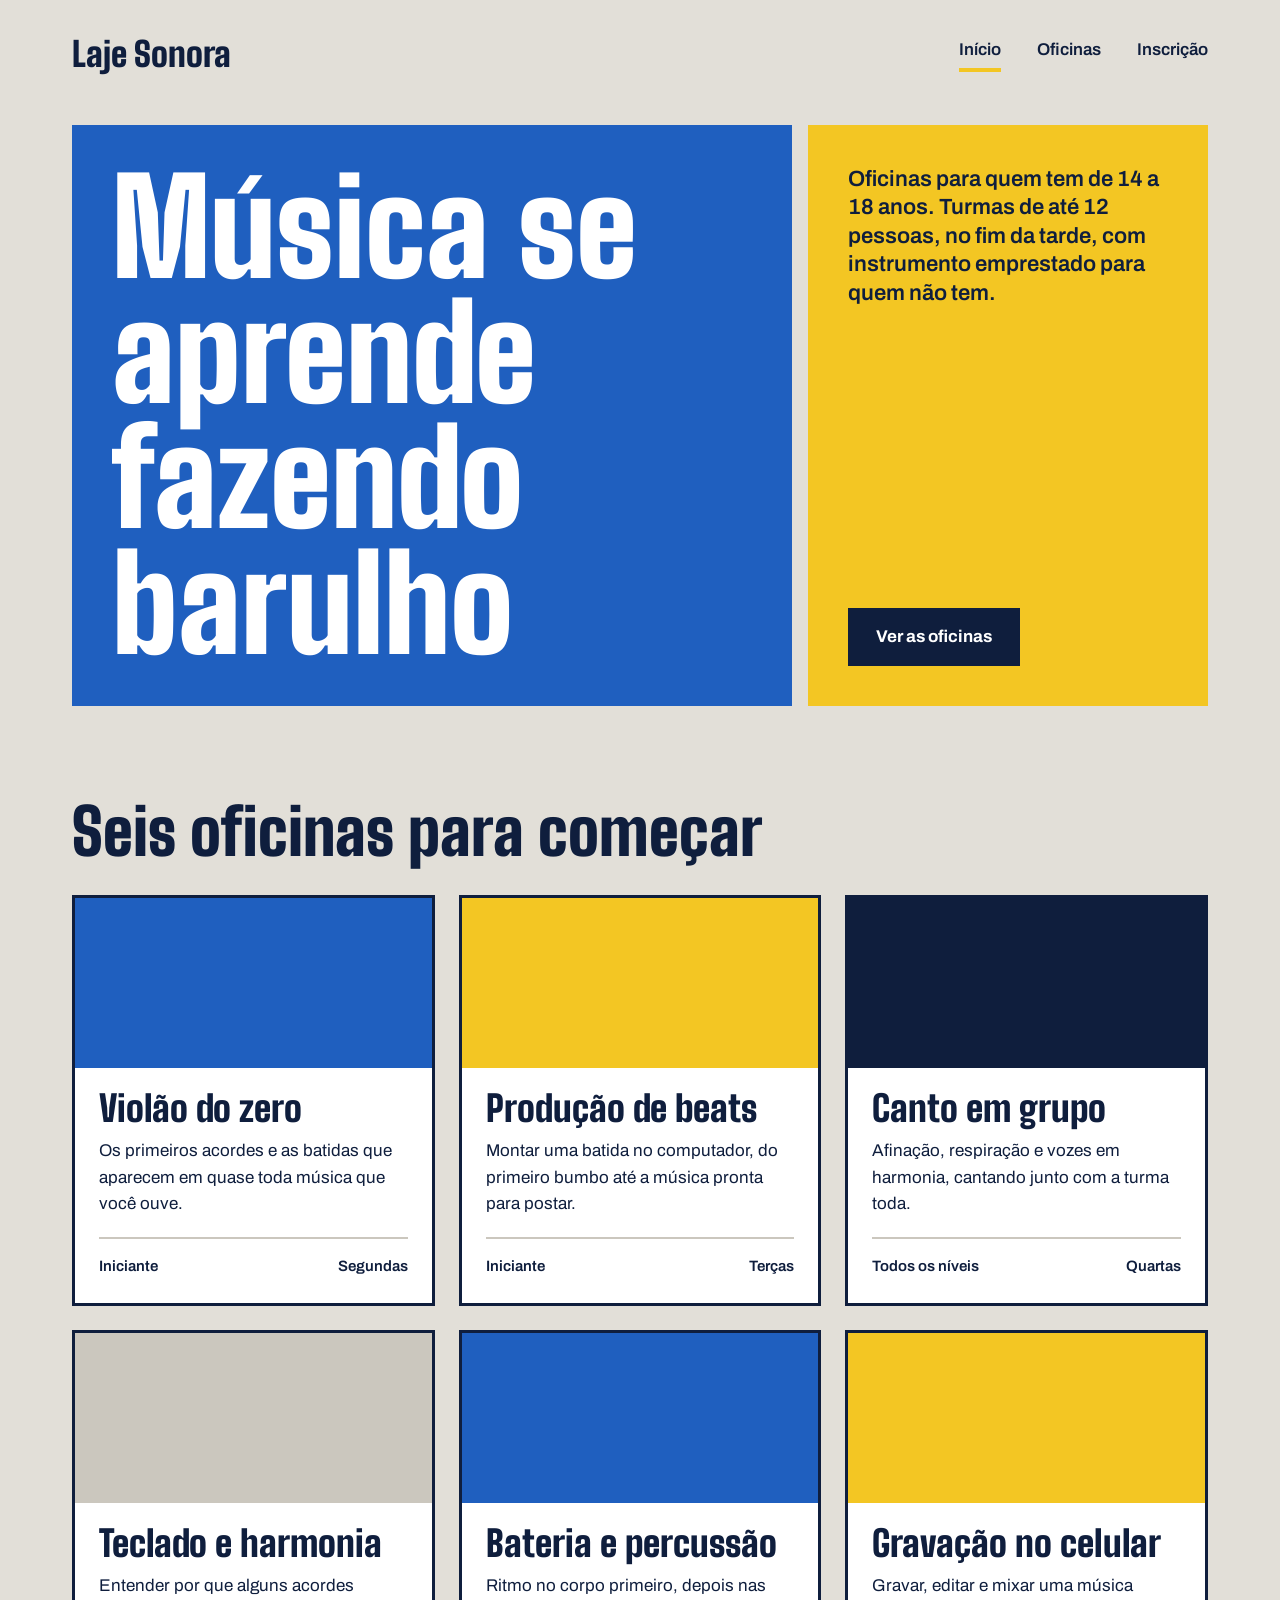
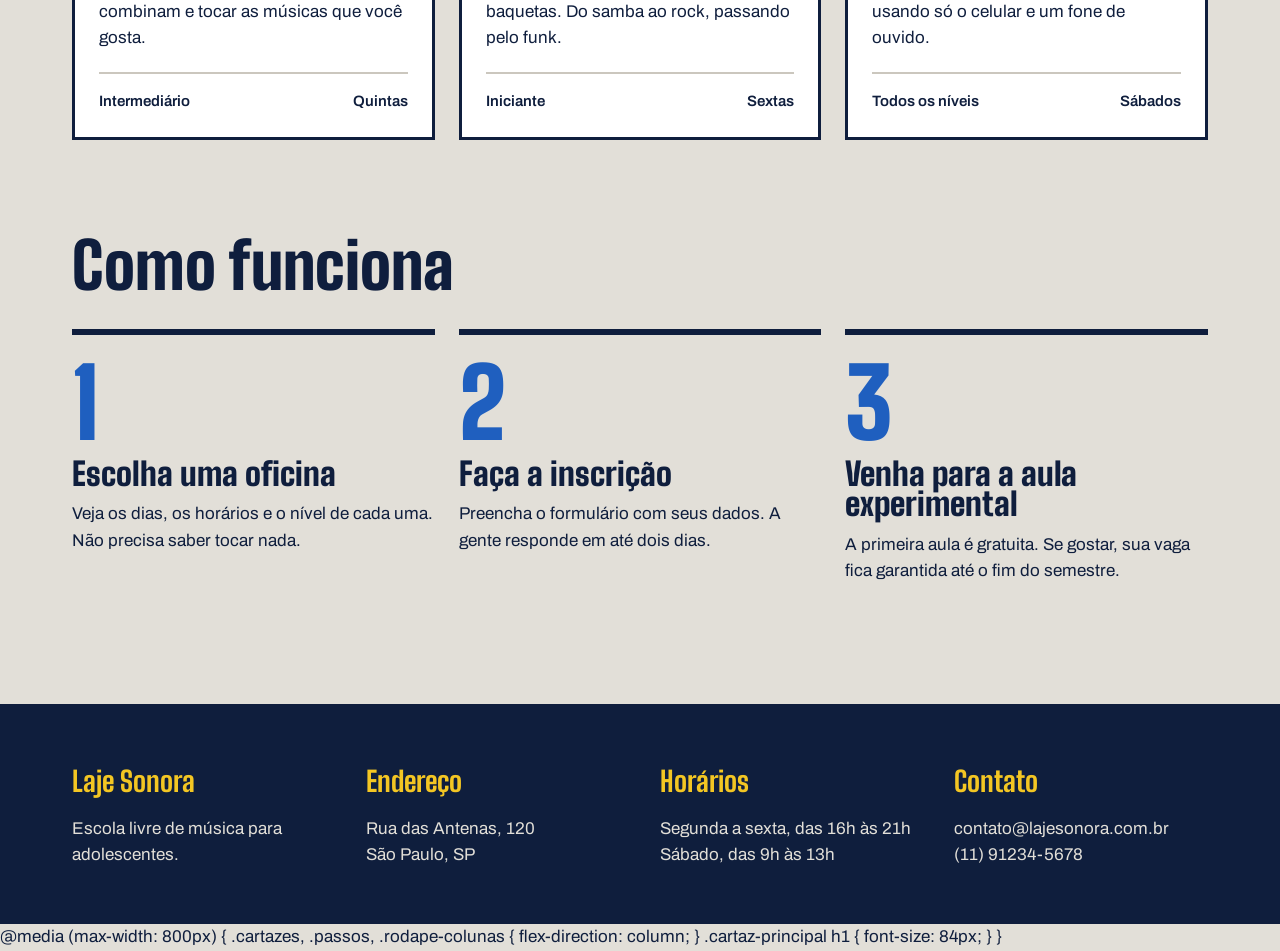
==== commit 970ca1b7: "Merge branch 'main' of https://github.com/queirozdiego-codeti1me/laje-sonora01me" ====
--- a/index.html
+++ b/index.html
@@ -21,7 +21,7 @@
     <main>
         <section class="conteudo cartazes">
             <div class="cartaz cartaz-principal">
-                <h1>Música se aprendefazendo barulho</h1>
+                <h1>Música se aprende fazendo barulho</h1>
             </div>
             <div class="cartaz cartaz-lateral">
                 <p>
@@ -180,5 +180,16 @@
             </div>
         </div>
     </footer>
+    @media (max-width: 800px) {
+    .cartazes,
+    .passos,
+    .rodape-colunas {
+        flex-direction: column;
+    }
+    .cartaz-principal h1 {
+        font-size: 84px;
+    }
+}
+
 </body>
-</html>+</html>
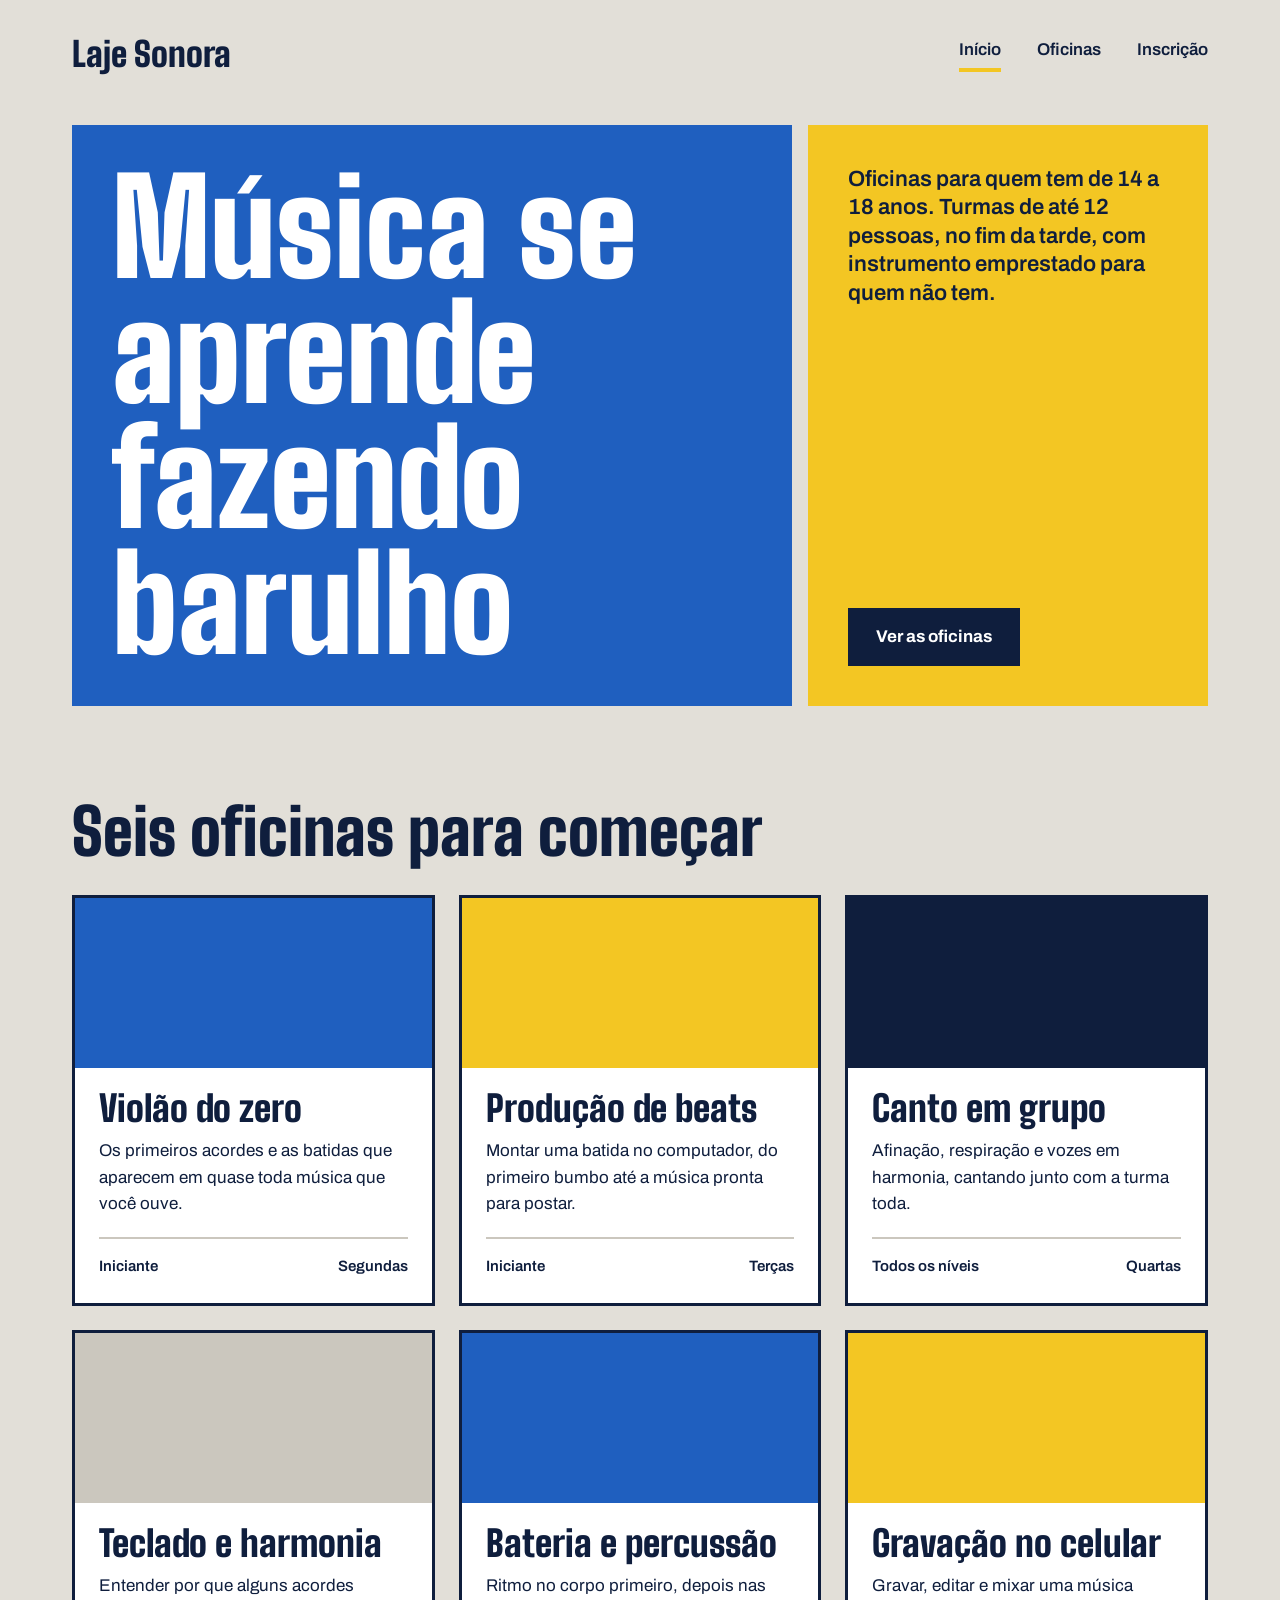
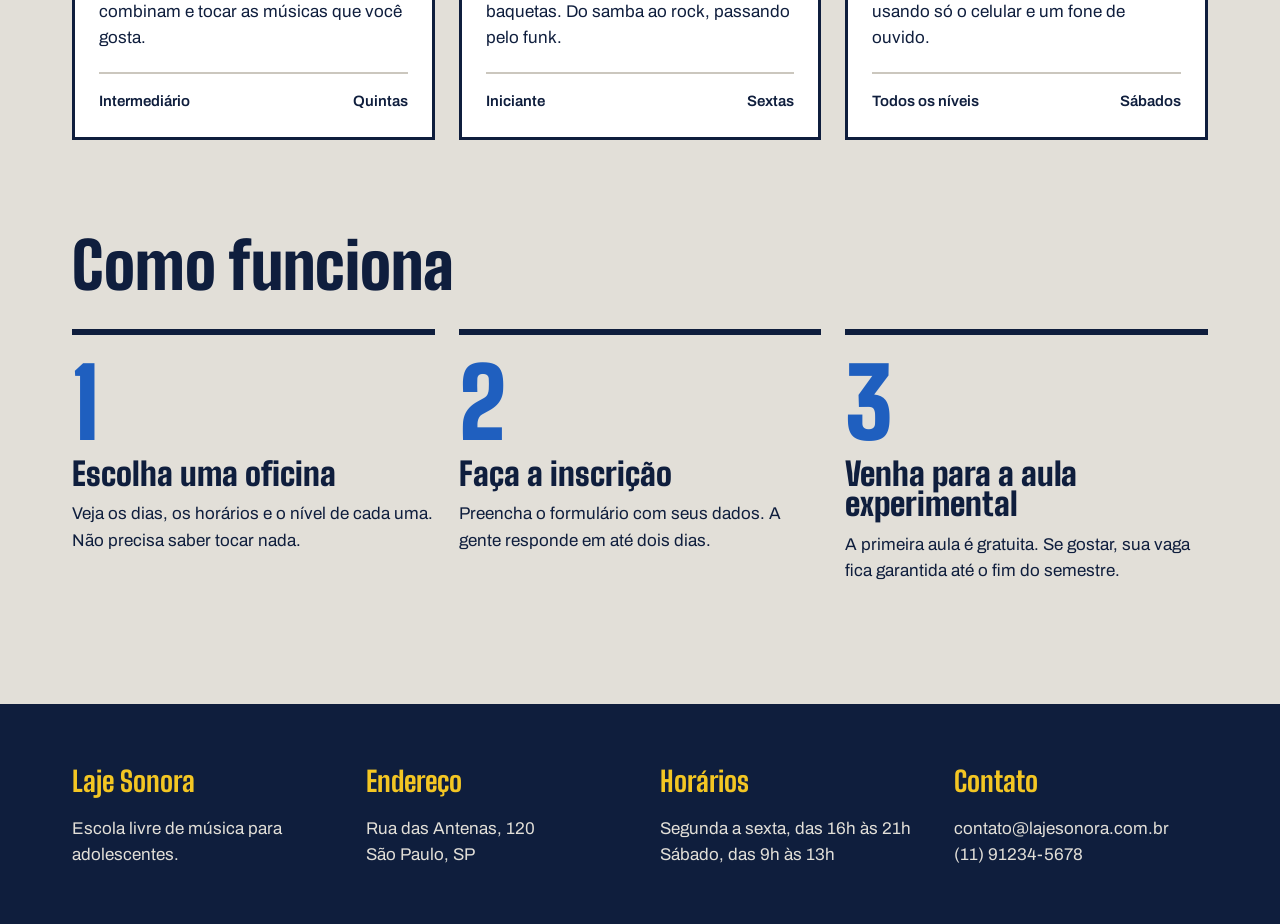
==== commit a699001b: "." ====
--- a/index.html
+++ b/index.html
@@ -180,16 +180,6 @@
             </div>
         </div>
     </footer>
-    @media (max-width: 800px) {
-    .cartazes,
-    .passos,
-    .rodape-colunas {
-        flex-direction: column;
-    }
-    .cartaz-principal h1 {
-        font-size: 84px;
-    }
-}
 
 </body>
 </html>
--- a/index.css
+++ b/index.css
@@ -14,54 +14,184 @@
   --fonte-texto: "Archivo", Arial, sans-serif;
 }
  
-body { background-color: var(--concreto); color: var(--tinta); font-family: var(--fonte-texto); font-size: 17px; line-height: 1.55; }
-a { color: inherit; }
-h1, h2, h3 { font-family: var(--fonte-cartaz); font-weight: 900; line-height: 0.95; }
-.conteudo { max-width: 1200px; margin-inline: auto; padding-inline: 32px; }
+body {
+    background-color: var(--concreto);
+    color: var(--tinta);
+    font-family: var(--fonte-texto);
+    font-size: 17px;
+    line-height: 1.55;
+}
+a {
+    color: inherit;
+}
+h1, h2, h3 {
+    font-family: var(--fonte-cartaz);
+    font-weight: 900; line-height: 0.95;
+}
+.conteudo { max-width: 1200px;
+    margin-inline: auto;
+    padding-inline: 32px;
+}
  
-.topo { padding-block: 28px; display: flex; justify-content: space-between; align-items: center; }
-.logo { font-family: var(--fonte-cartaz); font-size: 34px; font-weight: 900; text-decoration: none; }
-.menu { display: flex; gap: 36px; }
-.menu a { font-weight: 600; text-decoration: none; padding-bottom: 4px; border-bottom: 4px solid transparent; }
-.menu a:hover { border-bottom-color: var(--tinta); }
-.menu a.atual { border-bottom-color: var(--fita); }
+.topo {
+    padding-block: 28px;
+    display: flex;
+    justify-content: space-between;
+    align-items: center;
+}
+.logo {
+    font-family: var(--fonte-cartaz);
+    font-size: 34px;
+    font-weight: 900;
+    text-decoration: none;
+}
+.menu {
+    display: flex;
+    gap: 36px;
+}
+.menu a {
+    font-weight: 600;
+    text-decoration: none;
+    padding-bottom: 4px;
+    border-bottom: 4px solid transparent;
+}
+.menu a:hover {
+    border-bottom-color: var(--tinta);
+}
+.menu a.atual {
+    border-bottom-color: var(--fita);
+}
  
-.cartazes { margin-top: 16px; display: flex; gap: 16px; }
-.cartaz { padding: 40px; }
-.cartaz-principal { background-color: var(--caixa-dagua); color: var(--branco); flex: 2; }
-.cartaz-principal h1 { font-size: 132px; max-width: 9ch; }
-.cartaz-lateral { background-color: var(--fita); flex: 1; display: flex; flex-direction: column; justify-content: space-between; gap: 32px; align-items: flex-start; }
-.cartaz-lateral p { font-size: 22px; font-weight: 600; line-height: 1.3; }
+.cartazes {
+    margin-top: 16px;
+    display: flex;
+    gap: 16px;
+}
+.cartaz {
+    padding: 40px;
+}
+.cartaz-principal {
+    background-color: var(--caixa-dagua);
+    color: var(--branco);
+    flex: 2;
+}
+.cartaz-principal h1 {
+    font-size: 132px;
+    max-width: 9ch;
+}
+.cartaz-lateral {
+    background-color: var(--fita);
+    flex: 1; display: flex;
+    flex-direction: column;
+    justify-content: space-between;
+    gap: 32px; align-items: flex-start;
+}
+.cartaz-lateral p {
+    font-size: 22px;
+    font-weight: 600;
+    line-height: 1.3;
+}
  
-.botao { background-color: var(--tinta); color: var(--branco); font-weight: 700; text-decoration: none; padding: 16px 28px; border: none; font-family: var(--fonte-texto); font-size: 17px; cursor: pointer; }
-.botao:hover { background-color: var(--caixa-dagua); }
+.botao {
+    background-color: var(--tinta);
+    color: var(--branco);
+    font-weight: 700;
+    text-decoration: none; padding: 16px 28px;
+    border: none; font-family: var(--fonte-texto);
+    font-size: 17px; cursor: pointer;
+}
+.botao:hover {
+    background-color: var(--caixa-dagua);
+}
  
-.secao { margin-top: 96px; }
-.titulo-secao { font-size: 64px; margin-bottom: 32px; }
-.cards { display: flex; flex-wrap: wrap; gap: 24px; }
-.card { background-color: var(--branco); border: 3px solid var(--tinta); flex: 1 1 340px; }
-.card .foto { height: 170px; }
+.secao {
+    margin-top: 96px;
+}
+.titulo-secao {
+    font-size: 64px;
+    margin-bottom: 32px;
+}
+.cards {
+    display: flex;
+    flex-wrap: wrap;
+    gap: 24px;
+}
+.card {
+    background-color: var(--branco);
+    border: 3px solid var(--tinta);
+    flex: 1 1 340px;
+}
+.card .foto {
+    height: 170px;
+}
  
-.foto { background-color: var(--concreto-escuro); }
-.foto-azul { background-color: var(--caixa-dagua); }
-.foto-amarela { background-color: var(--fita); }
-.foto-tinta { background-color: var(--tinta); }
+.foto {
+    background-color: var(--concreto-escuro);
+}
+.foto-azul {
+    background-color: var(--caixa-dagua);
+}
+.foto-amarela {
+    background-color: var(--fita);
+}
+.foto-tinta {
+    background-color: var(--tinta);
+}
  
-.card-texto { padding: 24px; }
-.card h3 { font-size: 36px; margin-bottom: 12px; }
-.card-info { margin-top: 20px; padding-top: 16px; border-top: 2px solid var(--concreto-escuro); font-weight: 600; font-size: 15px; display: flex; justify-content: space-between; }
+.card-texto {
+    padding: 24px;
+}
+.card h3 {
+    font-size: 36px;
+    margin-bottom: 12px;
+}
+.card-info {
+    margin-top: 20px;
+    padding-top: 16px;
+    border-top: 2px solid var(--concreto-escuro);
+    font-weight: 600;
+    font-size: 15px;
+    display: flex;
+    justify-content: space-between;
+}
  
-.passos { display: flex; gap: 24px; }
-.passo { border-top: 6px solid var(--tinta); padding-top: 20px; flex: 1; }
-.passo-numero { font-family: var(--fonte-cartaz); font-size: 96px; font-weight: 900; line-height: 1; color: var(--caixa-dagua); }
-.passo h3 { font-size: 32px; margin-block: 8px 12px; }
+.passos {
+    display: flex;
+    gap: 24px;
+}
+.passo { border-top: 6px solid var(--tinta);
+    padding-top: 20px;
+    flex: 1;
+}
+.passo-numero {
+    font-family: var(--fonte-cartaz);
+    font-size: 96px;
+    font-weight: 900;
+    line-height: 1;
+    color: var(--caixa-dagua);
+}
+.passo h3 {
+    font-size: 32px;
+    margin-block: 8px 12px;
+}
  
-.rodape { margin-top: 120px; background-color: var(--tinta); color: var(--concreto); padding-block: 56px; }
-.rodape-colunas { display: flex; gap: 40px; }
-.rodape-coluna { flex: 1; }
-.rodape h4 { font-family: var(--fonte-cartaz); font-size: 28px; color: var(--fita); margin-bottom: 12px; }
- 
-@media (max-width: 800px) {
-  .cartazes, .passos, .rodape-colunas { flex-direction: column; }
-  .cartaz-principal h1 { font-size: 84px; }
-}+.rodape {
+    margin-top: 120px;
+    background-color: var(--tinta);
+    color: var(--concreto);
+    padding-block: 56px;
+}
+.rodape-colunas {
+    display: flex; 
+    gap: 40px;
+}
+.rodape-coluna {
+    flex: 1;
+}
+.rodape h4 {
+    font-family: var(--fonte-cartaz);
+    font-size: 28px;
+    color: var(--fita);
+    margin-bottom: 12px;
+}
+ 
